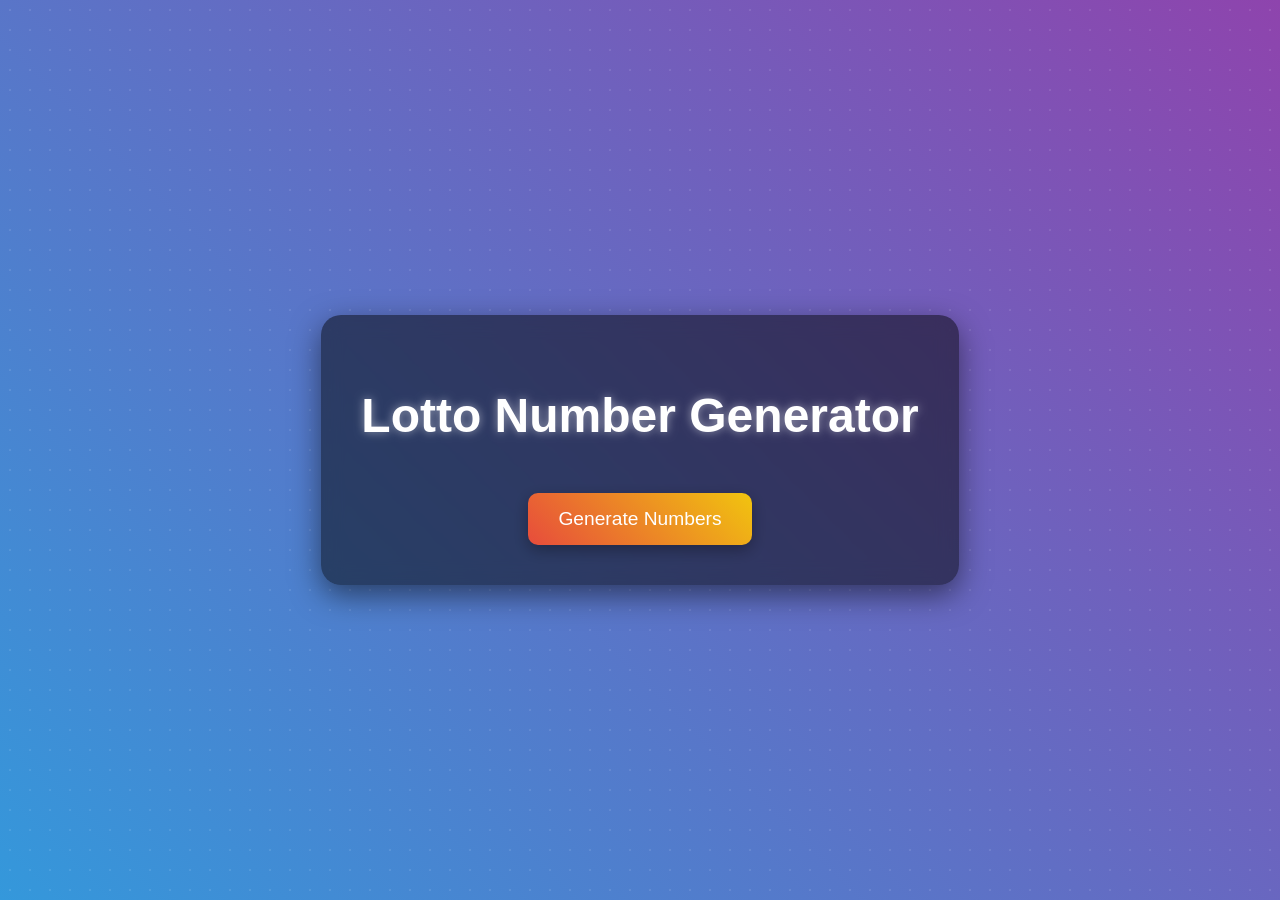
==== index.html @ 4bf8ac2d "Upload all current code for product builder lecture" ====
<!DOCTYPE html>
<html lang="en">
<head>
    <meta charset="UTF-8">
    <meta name="viewport" content="width=device-width, initial-scale=1.0">
    <title>Lotto Number Generator</title>
    <link rel="stylesheet" href="style.css">
</head>
<body>
    <div class="container">
        <h1>Lotto Number Generator</h1>
        <div id="lotto-balls-container"></div>
        <button id="generate-button">Generate Numbers</button>
    </div>
    <script src="main.js"></script>
</body>
</html>
---- style.css ----
body {
    font-family: 'Montserrat', sans-serif;
    background-color: #1a1a1a;
    color: #fff;
    display: flex;
    justify-content: center;
    align-items: center;
    height: 100vh;
    margin: 0;
    background-image: linear-gradient(45deg, #3498db, #8e44ad);
    overflow: hidden;
    position: relative;
}

body::before {
    content: "";
    position: absolute;
    top: 0;
    left: 0;
    width: 100%;
    height: 100%;
    background: radial-gradient(circle, rgba(255, 255, 255, 0.1) 1px, transparent 1px);
    background-size: 20px 20px;
    animation: background-pan 20s linear infinite;
}

@keyframes background-pan {
    from {
        background-position: 0 0;
    }
    to {
        background-position: 200px 0;
    }
}

.container {
    text-align: center;
    padding: 40px;
    background-color: rgba(0, 0, 0, 0.5);
    border-radius: 20px;
    box-shadow: 0 10px 30px rgba(0, 0, 0, 0.5);
    backdrop-filter: blur(10px);
}

h1 {
    font-size: 3rem;
    margin-bottom: 20px;
    text-shadow: 0 0 10px rgba(255, 255, 255, 0.5);
    animation: color-cycle 5s linear infinite;
}

@keyframes color-cycle {
    0% { color: #3498db; }
    25% { color: #e74c3c; }
    50% { color: #f1c40f; }
    75% { color: #2ecc71; }
    100% { color: #3498db; }
}

#lotto-balls-container {
    display: flex;
    justify-content: center;
    gap: 20px;
    margin-bottom: 30px;
    flex-wrap: wrap;
}

#generate-button {
    background-image: linear-gradient(45deg, #e74c3c, #f1c40f);
    color: #fff;
    border: none;
    padding: 15px 30px;
    font-size: 1.2rem;
    border-radius: 10px;
    cursor: pointer;
    transition: all 0.3s ease;
    box-shadow: 0 5px 15px rgba(0, 0, 0, 0.3);
}

#generate-button:hover {
    transform: translateY(-3px);
    box-shadow: 0 8px 20px rgba(0, 0, 0, 0.5);
}

#generate-button:active {
    transform: translateY(1px);
    box-shadow: 0 3px 10px rgba(0, 0, 0, 0.3);
}

@media (max-width: 600px) {
    .container {
        padding: 20px;
    }

    h1 {
        font-size: 2rem;
    }

    #lotto-balls-container {
        gap: 10px;
    }
}
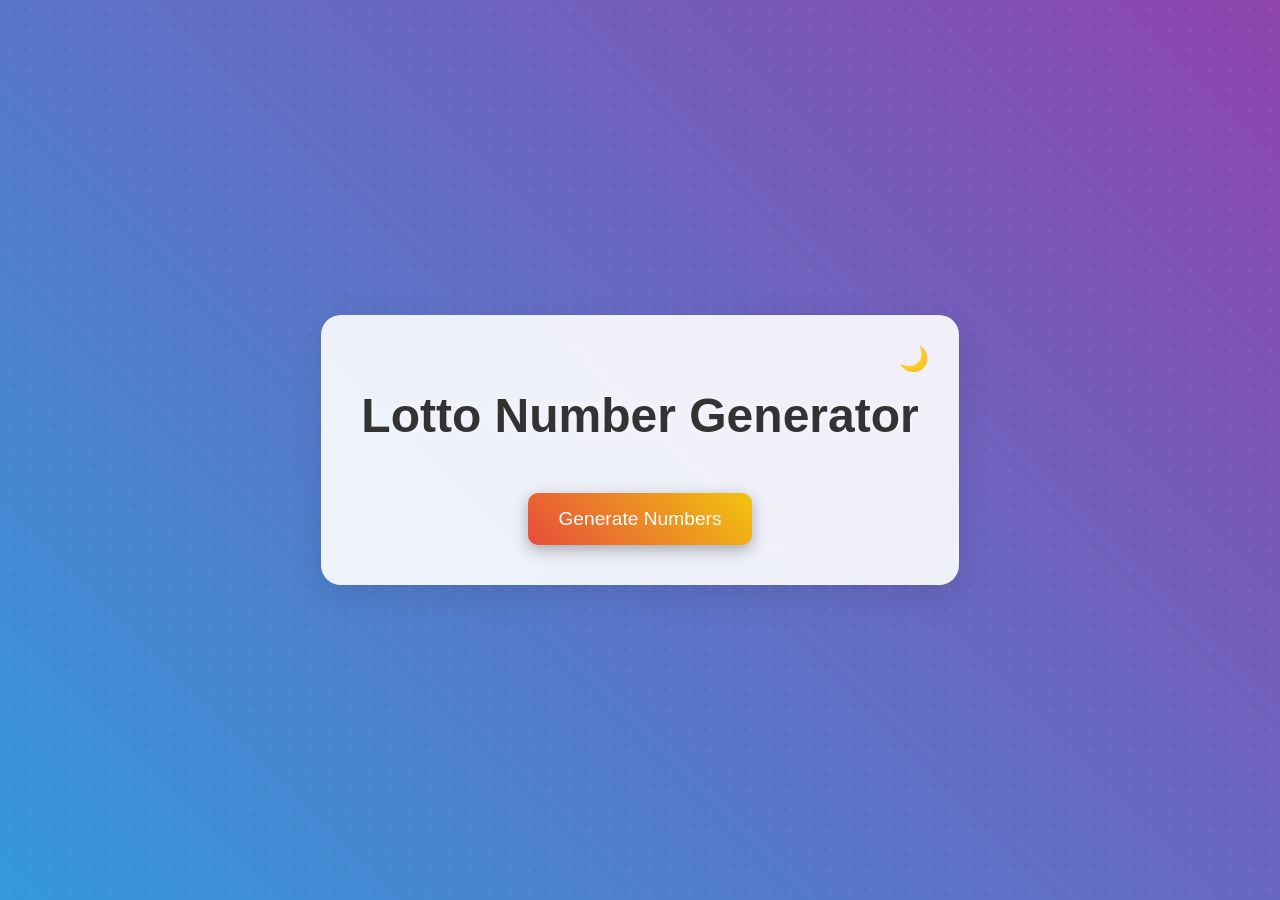
==== commit 749ce5b6: "Add dark/light mode functionality" ====
--- a/index.html
+++ b/index.html
@@ -8,6 +8,9 @@
 </head>
 <body>
     <div class="container">
+        <div class="theme-toggle">
+            <button id="theme-button">🌙</button>
+        </div>
         <h1>Lotto Number Generator</h1>
         <div id="lotto-balls-container"></div>
         <button id="generate-button">Generate Numbers</button>
--- a/style.css
+++ b/style.css
@@ -1,16 +1,31 @@
+:root {
+    --bg-color: #f0f2f5;
+    --container-bg: rgba(255, 255, 255, 0.9);
+    --text-color: #333;
+    --shadow-color: rgba(0, 0, 0, 0.1);
+    --accent-gradient: linear-gradient(45deg, #3498db, #8e44ad);
+}
+
+[data-theme="dark"] {
+    --bg-color: #1a1a1a;
+    --container-bg: rgba(0, 0, 0, 0.5);
+    --text-color: #fff;
+    --shadow-color: rgba(0, 0, 0, 0.5);
+}
 
 body {
     font-family: 'Montserrat', sans-serif;
-    background-color: #1a1a1a;
-    color: #fff;
+    background-color: var(--bg-color);
+    color: var(--text-color);
     display: flex;
     justify-content: center;
     align-items: center;
     height: 100vh;
     margin: 0;
-    background-image: linear-gradient(45deg, #3498db, #8e44ad);
+    background-image: var(--accent-gradient);
     overflow: hidden;
     position: relative;
+    transition: background-color 0.3s ease, color 0.3s ease;
 }
 
 body::before {
@@ -37,10 +52,36 @@
 .container {
     text-align: center;
     padding: 40px;
-    background-color: rgba(0, 0, 0, 0.5);
+    background-color: var(--container-bg);
     border-radius: 20px;
-    box-shadow: 0 10px 30px rgba(0, 0, 0, 0.5);
+    box-shadow: 0 10px 30px var(--shadow-color);
     backdrop-filter: blur(10px);
+    position: relative;
+    transition: background-color 0.3s ease, box-shadow 0.3s ease;
+}
+
+.theme-toggle {
+    position: absolute;
+    top: 20px;
+    right: 20px;
+}
+
+#theme-button {
+    background: none;
+    border: none;
+    font-size: 1.5rem;
+    cursor: pointer;
+    padding: 10px;
+    border-radius: 50%;
+    transition: background-color 0.3s ease;
+}
+
+#theme-button:hover {
+    background-color: rgba(0, 0, 0, 0.1);
+}
+
+[data-theme="dark"] #theme-button:hover {
+    background-color: rgba(255, 255, 255, 0.1);
 }
 
 h1 {
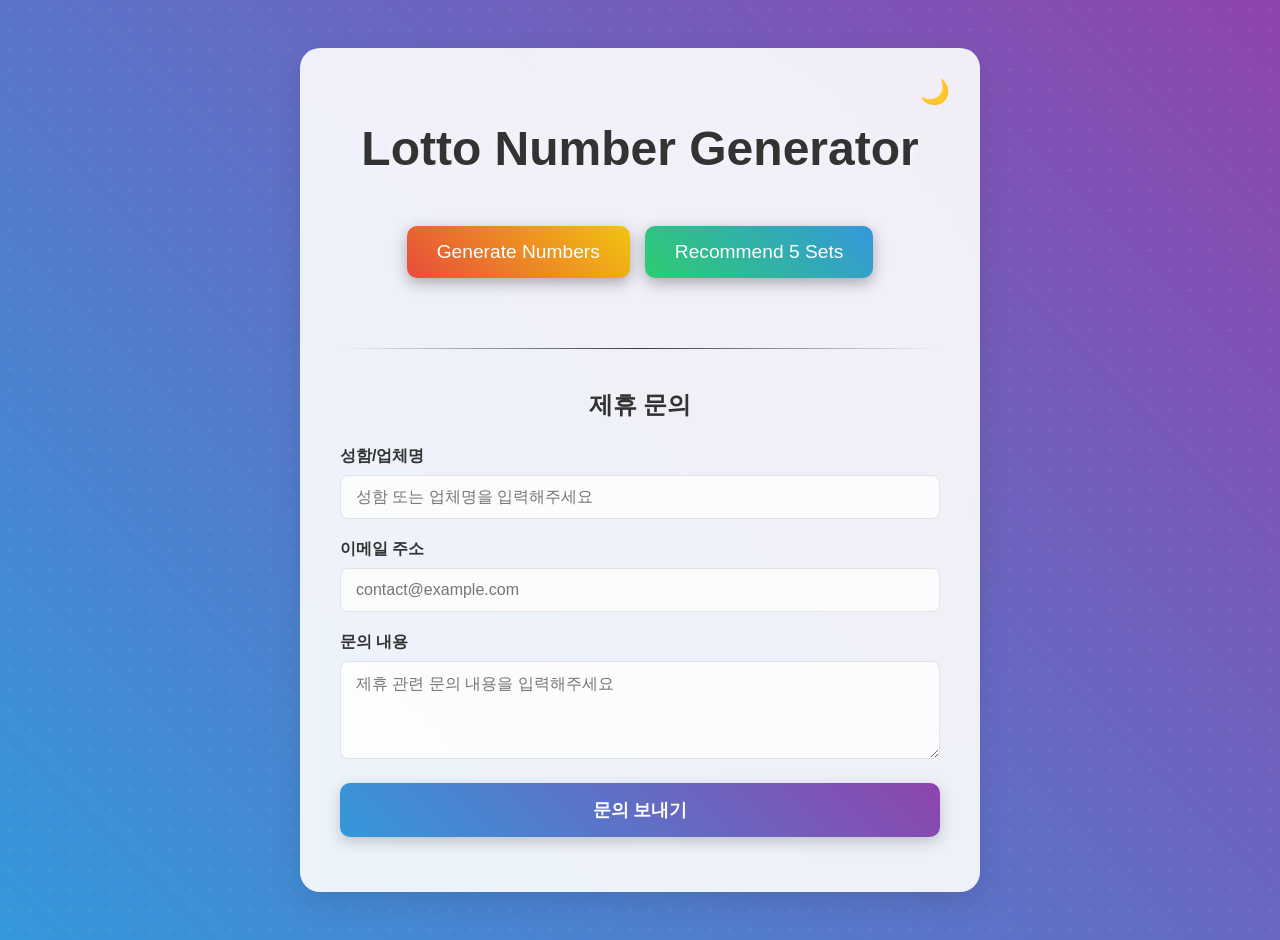
==== commit 589cfabc: "Add partnership inquiry form with Formspree integration" ====
--- a/index.html
+++ b/index.html
@@ -13,7 +13,31 @@
         </div>
         <h1>Lotto Number Generator</h1>
         <div id="lotto-balls-container"></div>
-        <button id="generate-button">Generate Numbers</button>
+        <div class="button-group">
+            <button id="generate-button">Generate Numbers</button>
+            <button id="recommend-button">Recommend 5 Sets</button>
+        </div>
+        <div id="recommend-container"></div>
+        <hr class="divider">
+        <section class="partnership-section">
+            <h2>제휴 문의</h2>
+            <form action="https://formspree.io/f/mojkeayz" method="POST" id="partnership-form">
+                <div class="form-group">
+                    <label for="name">성함/업체명</label>
+                    <input type="text" id="name" name="name" required placeholder="성함 또는 업체명을 입력해주세요">
+                </div>
+                <div class="form-group">
+                    <label for="email">이메일 주소</label>
+                    <input type="email" id="email" name="_replyto" required placeholder="contact@example.com">
+                </div>
+                <div class="form-group">
+                    <label for="message">문의 내용</label>
+                    <textarea id="message" name="message" required placeholder="제휴 관련 문의 내용을 입력해주세요" rows="4"></textarea>
+                </div>
+                <button type="submit" id="submit-button">문의 보내기</button>
+            </form>
+            <div id="form-status"></div>
+        </section>
     </div>
     <script src="main.js"></script>
 </body>
--- a/style.css
+++ b/style.css
@@ -20,12 +20,13 @@
     display: flex;
     justify-content: center;
     align-items: center;
-    height: 100vh;
+    min-height: 100vh;
     margin: 0;
     background-image: var(--accent-gradient);
-    overflow: hidden;
+    overflow-y: auto;
     position: relative;
     transition: background-color 0.3s ease, color 0.3s ease;
+    padding: 20px 0;
 }
 
 body::before {
@@ -38,6 +39,7 @@
     background: radial-gradient(circle, rgba(255, 255, 255, 0.1) 1px, transparent 1px);
     background-size: 20px 20px;
     animation: background-pan 20s linear infinite;
+    z-index: -1;
 }
 
 @keyframes background-pan {
@@ -58,6 +60,8 @@
     backdrop-filter: blur(10px);
     position: relative;
     transition: background-color 0.3s ease, box-shadow 0.3s ease;
+    max-width: 90%;
+    width: 600px;
 }
 
 .theme-toggle {
@@ -107,7 +111,15 @@
     flex-wrap: wrap;
 }
 
-#generate-button {
+.button-group {
+    display: flex;
+    justify-content: center;
+    gap: 15px;
+    margin-bottom: 30px;
+    flex-wrap: wrap;
+}
+
+#generate-button, #recommend-button {
     background-image: linear-gradient(45deg, #e74c3c, #f1c40f);
     color: #fff;
     border: none;
@@ -119,26 +131,148 @@
     box-shadow: 0 5px 15px rgba(0, 0, 0, 0.3);
 }
 
-#generate-button:hover {
+#recommend-button {
+    background-image: linear-gradient(45deg, #2ecc71, #3498db);
+}
+
+#generate-button:hover, #recommend-button:hover {
     transform: translateY(-3px);
     box-shadow: 0 8px 20px rgba(0, 0, 0, 0.5);
 }
 
-#generate-button:active {
+#generate-button:active, #recommend-button:active {
     transform: translateY(1px);
     box-shadow: 0 3px 10px rgba(0, 0, 0, 0.3);
+}
+
+#recommend-container {
+    display: flex;
+    flex-direction: column;
+    gap: 15px;
+    align-items: center;
+}
+
+.recommend-set {
+    display: flex;
+    justify-content: center;
+    gap: 10px;
+    padding: 15px;
+    border-radius: 15px;
+    background-color: rgba(0, 0, 0, 0.05);
+    width: 100%;
+    flex-wrap: wrap;
+    transition: background-color 0.3s ease;
+}
+
+[data-theme="dark"] .recommend-set {
+    background-color: rgba(255, 255, 255, 0.05);
+}
+
+.divider {
+    border: 0;
+    height: 1px;
+    background-image: linear-gradient(to right, rgba(0, 0, 0, 0), rgba(0, 0, 0, 0.75), rgba(0, 0, 0, 0));
+    margin: 40px 0;
+}
+
+[data-theme="dark"] .divider {
+    background-image: linear-gradient(to right, rgba(255, 255, 255, 0), rgba(255, 255, 255, 0.75), rgba(255, 255, 255, 0));
+}
+
+.partnership-section {
+    text-align: left;
+    margin-top: 20px;
+}
+
+.partnership-section h2 {
+    text-align: center;
+    margin-bottom: 25px;
+    color: var(--text-color);
+}
+
+.form-group {
+    margin-bottom: 20px;
+}
+
+.form-group label {
+    display: block;
+    margin-bottom: 8px;
+    font-weight: 600;
+    color: var(--text-color);
+}
+
+.form-group input, .form-group textarea {
+    width: 100%;
+    padding: 12px 15px;
+    border: 1px solid rgba(0, 0, 0, 0.1);
+    border-radius: 8px;
+    background-color: rgba(255, 255, 255, 0.8);
+    color: #333;
+    font-family: inherit;
+    font-size: 1rem;
+    box-sizing: border-box;
+    transition: border-color 0.3s ease, box-shadow 0.3s ease;
+}
+
+[data-theme="dark"] .form-group input, [data-theme="dark"] .form-group textarea {
+    background-color: rgba(255, 255, 255, 0.05);
+    border-color: rgba(255, 255, 255, 0.1);
+    color: #fff;
+}
+
+.form-group input:focus, .form-group textarea:focus {
+    outline: none;
+    border-color: #3498db;
+    box-shadow: 0 0 5px rgba(52, 152, 219, 0.5);
+}
+
+#submit-button {
+    width: 100%;
+    background-image: linear-gradient(45deg, #3498db, #8e44ad);
+    color: #fff;
+    border: none;
+    padding: 15px;
+    font-size: 1.1rem;
+    font-weight: 600;
+    border-radius: 10px;
+    cursor: pointer;
+    transition: all 0.3s ease;
+    box-shadow: 0 5px 15px rgba(0, 0, 0, 0.2);
+}
+
+#submit-button:hover {
+    transform: translateY(-2px);
+    box-shadow: 0 8px 20px rgba(0, 0, 0, 0.3);
+    filter: brightness(1.1);
+}
+
+#submit-button:active {
+    transform: translateY(0);
+}
+
+#form-status {
+    margin-top: 15px;
+    text-align: center;
+    font-weight: 600;
 }
 
 @media (max-width: 600px) {
     .container {
         padding: 20px;
+        width: 95%;
     }
 
     h1 {
         font-size: 2rem;
     }
 
-    #lotto-balls-container {
-        gap: 10px;
-    }
-}
+    #lotto-balls-container, .recommend-set {
+        gap: 8px;
+    }
+
+    #generate-button, #recommend-button {
+        padding: 12px 20px;
+        font-size: 1rem;
+        width: 100%;
+    }
+}
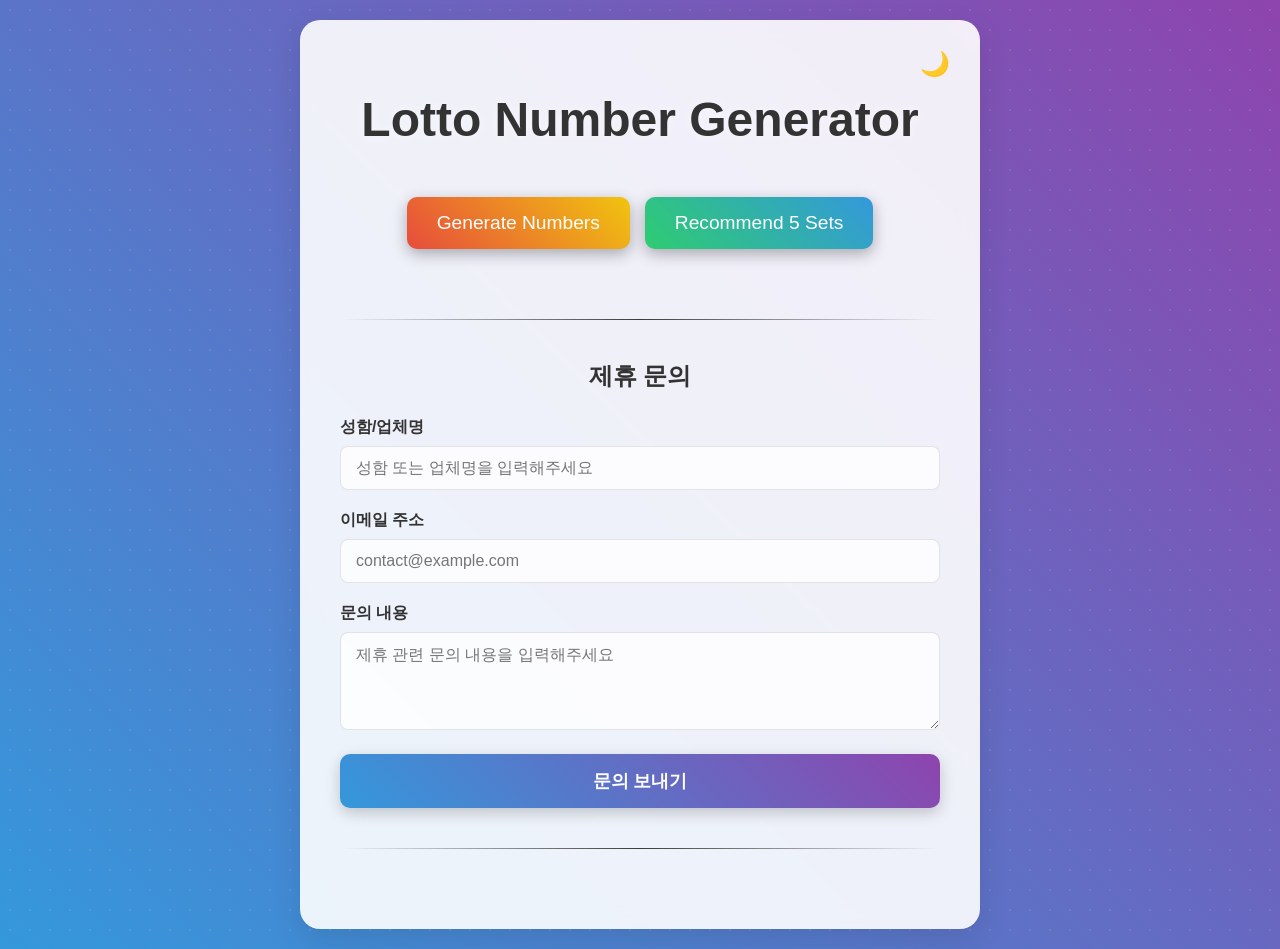
==== commit 4b3a4ce4: "Add Disqus comment section" ====
--- a/index.html
+++ b/index.html
@@ -38,6 +38,26 @@
             </form>
             <div id="form-status"></div>
         </section>
+        <hr class="divider">
+        <section class="comments-section">
+            <div id="disqus_thread"></div>
+            <script>
+                /**
+                *  RECOMMENDED CONFIGURATION VARIABLES: EDIT AND UNCOMMENT THE SECTION BELOW TO INSERT DYNAMIC VALUES FROM YOUR PLATFORM OR CMS.
+                *  LEARN WHY DEFINING THESE VARIABLES IS IMPORTANT: https://disqus.com/admin/universalcode/#configuration-variables    */
+                var disqus_config = function () {
+                    this.page.url = window.location.href;  // Replace PAGE_URL with your page's canonical URL variable
+                    this.page.identifier = window.location.pathname; // Replace PAGE_IDENTIFIER with your page's unique identifier variable
+                };
+                (function() { // DON'T EDIT BELOW THIS LINE
+                var d = document, s = d.createElement('script');
+                s.src = 'https://product-builder-lecture.disqus.com/embed.js';
+                s.setAttribute('data-timestamp', +new Date());
+                (d.head || d.body).appendChild(s);
+                })();
+            </script>
+            <noscript>Please enable JavaScript to view the <a href="https://disqus.com/?ref_noscript">comments powered by Disqus.</a></noscript>
+        </section>
     </div>
     <script src="main.js"></script>
 </body>
--- a/style.css
+++ b/style.css
@@ -256,6 +256,11 @@
     font-weight: 600;
 }
 
+.comments-section {
+    margin-top: 20px;
+    text-align: left;
+}
+
 @media (max-width: 600px) {
     .container {
         padding: 20px;
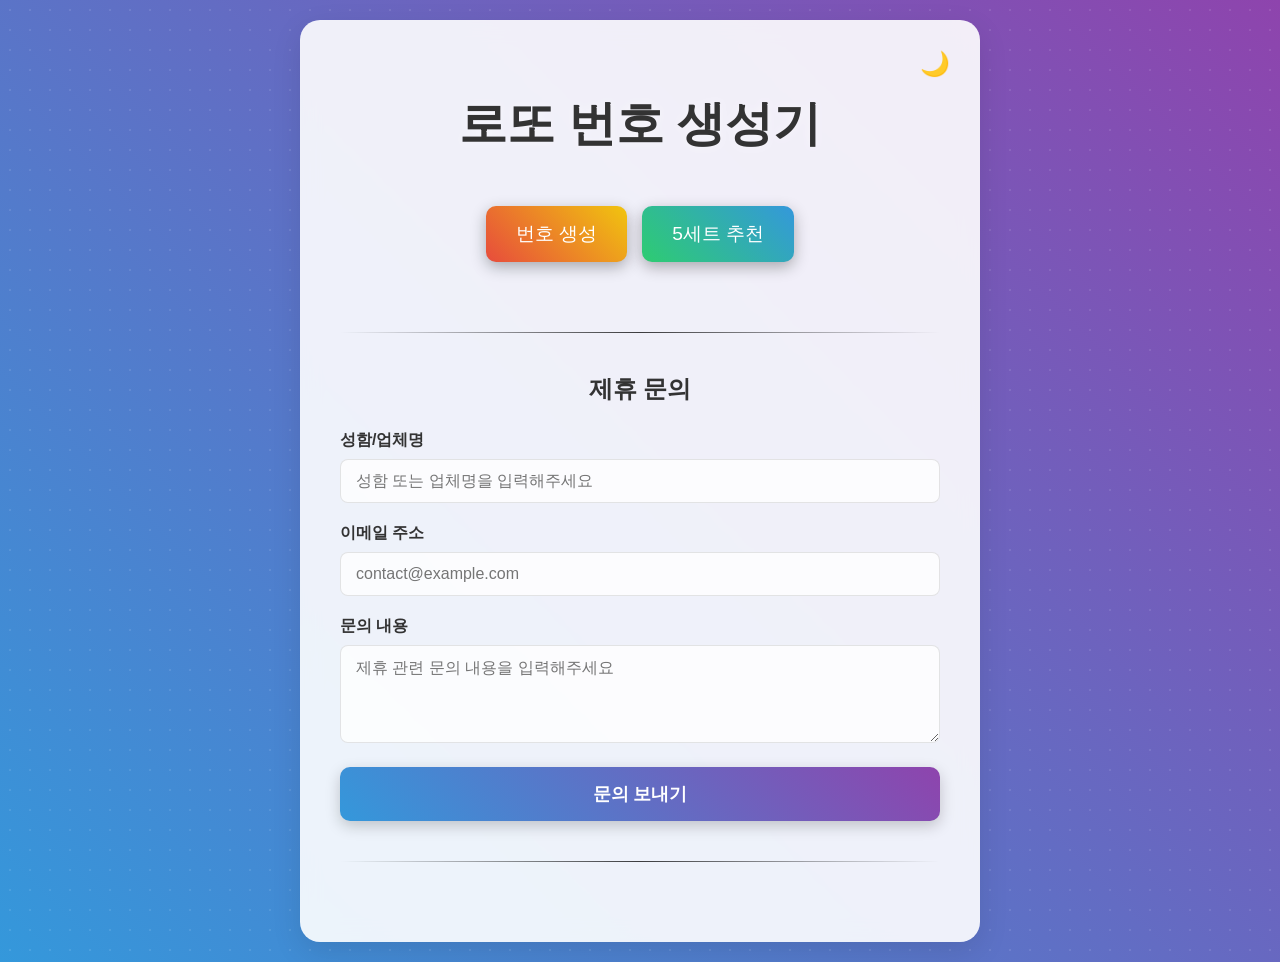
==== commit 61356b76: "Translate buttons and headings to Korean" ====
--- a/index.html
+++ b/index.html
@@ -3,7 +3,7 @@
 <head>
     <meta charset="UTF-8">
     <meta name="viewport" content="width=device-width, initial-scale=1.0">
-    <title>Lotto Number Generator</title>
+    <title>로또 번호 생성기</title>
     <link rel="stylesheet" href="style.css">
 </head>
 <body>
@@ -11,11 +11,11 @@
         <div class="theme-toggle">
             <button id="theme-button">🌙</button>
         </div>
-        <h1>Lotto Number Generator</h1>
+        <h1>로또 번호 생성기</h1>
         <div id="lotto-balls-container"></div>
         <div class="button-group">
-            <button id="generate-button">Generate Numbers</button>
-            <button id="recommend-button">Recommend 5 Sets</button>
+            <button id="generate-button">번호 생성</button>
+            <button id="recommend-button">5세트 추천</button>
         </div>
         <div id="recommend-container"></div>
         <hr class="divider">
@@ -45,13 +45,15 @@
                 /**
                 *  RECOMMENDED CONFIGURATION VARIABLES: EDIT AND UNCOMMENT THE SECTION BELOW TO INSERT DYNAMIC VALUES FROM YOUR PLATFORM OR CMS.
                 *  LEARN WHY DEFINING THESE VARIABLES IS IMPORTANT: https://disqus.com/admin/universalcode/#configuration-variables    */
+                /*
                 var disqus_config = function () {
-                    this.page.url = window.location.href;  // Replace PAGE_URL with your page's canonical URL variable
-                    this.page.identifier = window.location.pathname; // Replace PAGE_IDENTIFIER with your page's unique identifier variable
+                this.page.url = PAGE_URL;  // Replace PAGE_URL with your page's canonical URL variable
+                this.page.identifier = PAGE_IDENTIFIER; // Replace PAGE_IDENTIFIER with your page's unique identifier variable
                 };
+                */
                 (function() { // DON'T EDIT BELOW THIS LINE
                 var d = document, s = d.createElement('script');
-                s.src = 'https://product-builder-lecture.disqus.com/embed.js';
+                s.src = 'https://productbuilder-lglnfsquis.disqus.com/embed.js';
                 s.setAttribute('data-timestamp', +new Date());
                 (d.head || d.body).appendChild(s);
                 })();
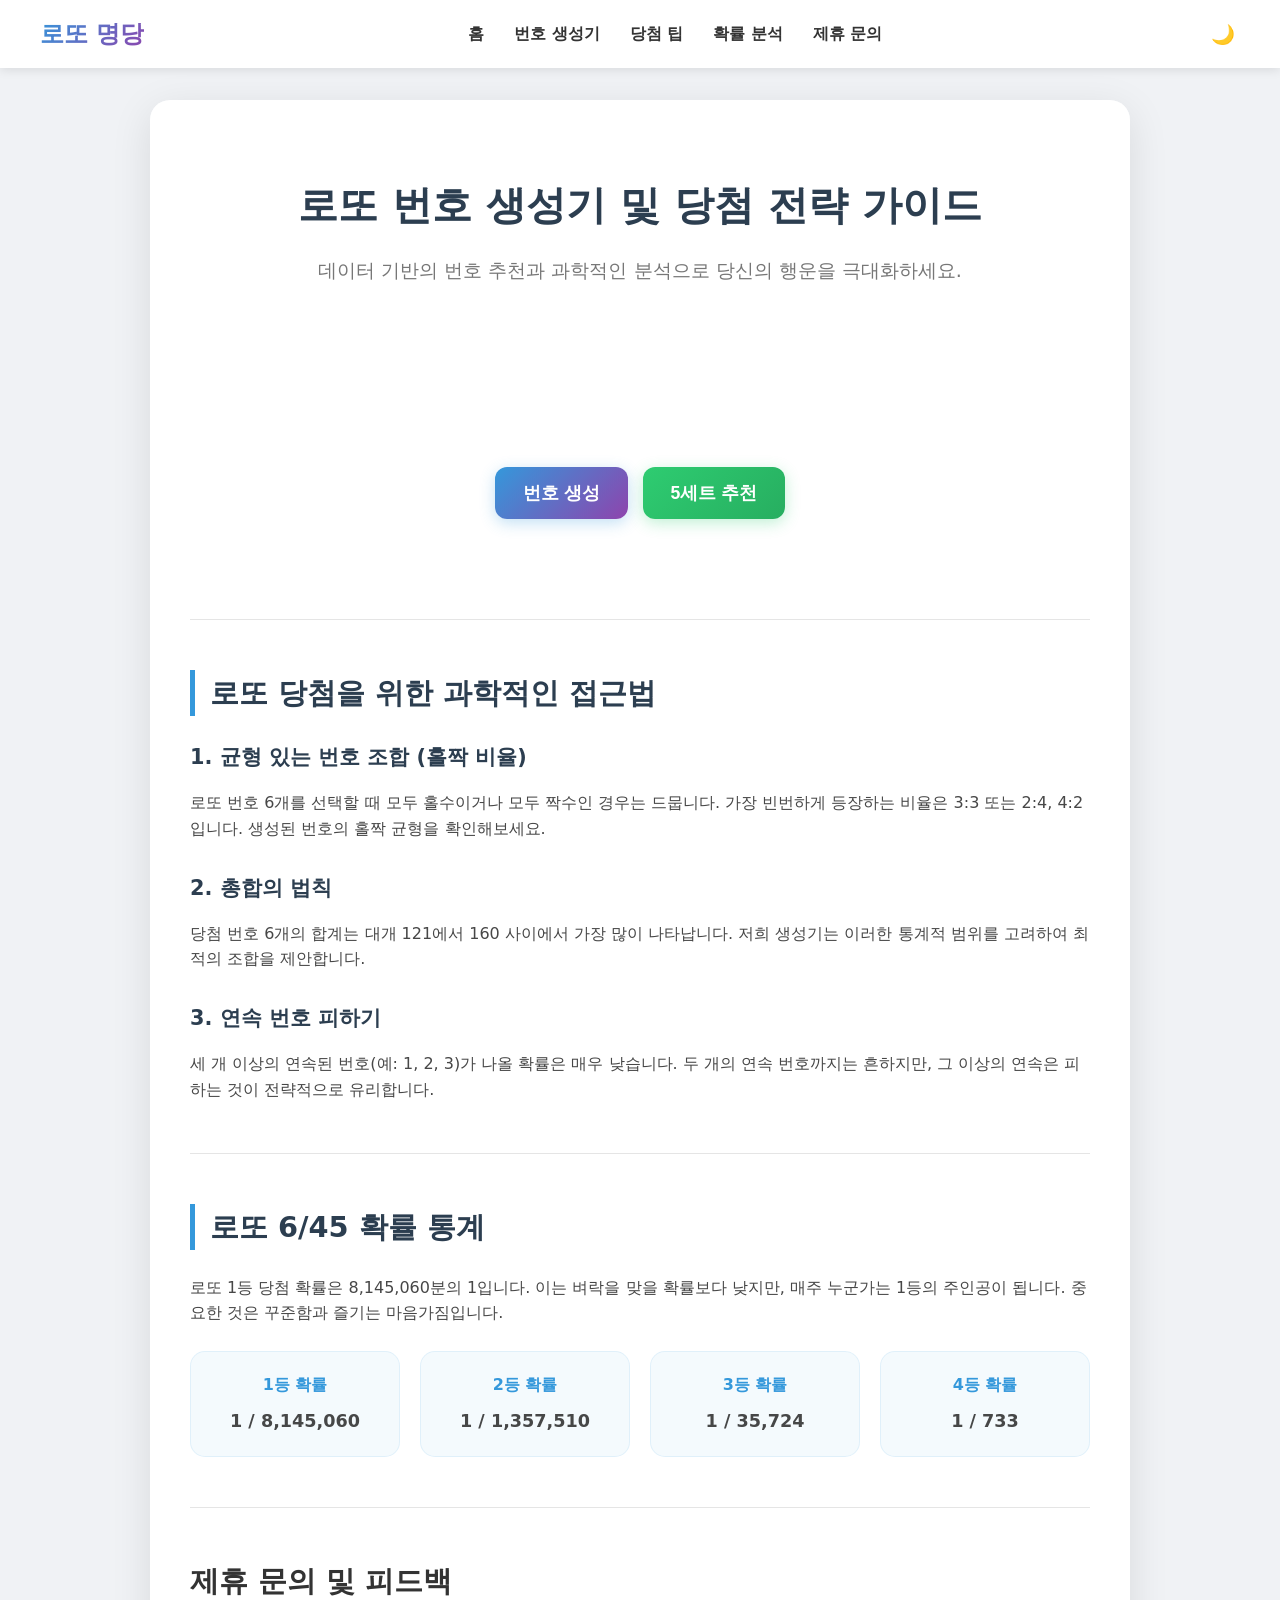
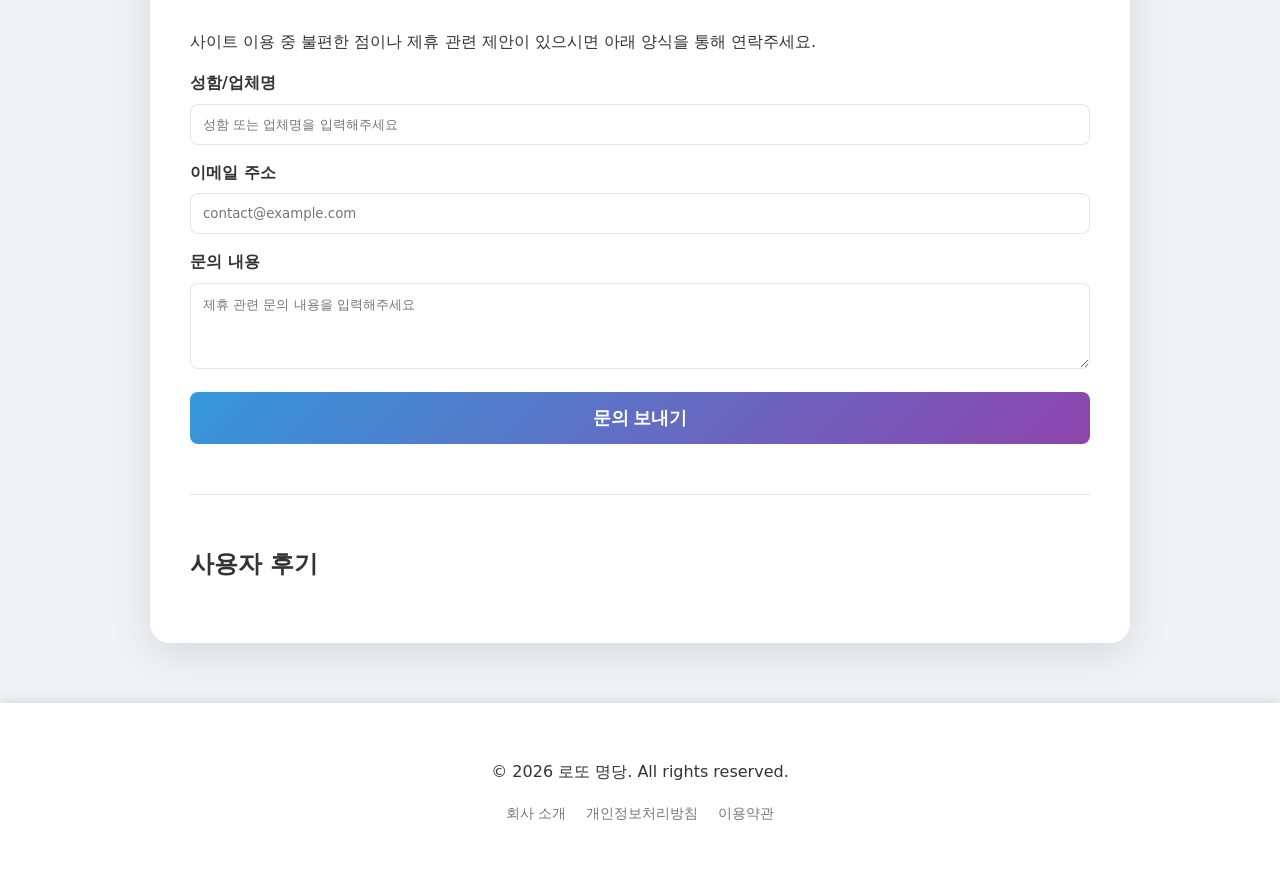
==== commit 80dd244f: "feat: optimize site for Google AdSense approval" ====
--- a/index.html
+++ b/index.html
@@ -5,22 +5,90 @@
     <meta name="viewport" content="width=device-width, initial-scale=1.0">
     <title>로또 번호 생성기</title>
     <link rel="stylesheet" href="style.css">
+    <meta name="google-adsense-account" content="ca-pub-5962587491626734">
+    <script async src="https://pagead2.googlesyndication.com/pagead/js/adsbygoogle.js?client=ca-pub-5962587491626734"
+     crossorigin="anonymous"></script>
 </head>
 <body>
-    <div class="container">
-        <div class="theme-toggle">
-            <button id="theme-button">🌙</button>
-        </div>
-        <h1>로또 번호 생성기</h1>
-        <div id="lotto-balls-container"></div>
-        <div class="button-group">
-            <button id="generate-button">번호 생성</button>
-            <button id="recommend-button">5세트 추천</button>
-        </div>
-        <div id="recommend-container"></div>
+    <header>
+        <nav class="navbar">
+            <div class="logo">로또 명당</div>
+            <ul class="nav-links">
+                <li><a href="#home">홈</a></li>
+                <li><a href="#generator">번호 생성기</a></li>
+                <li><a href="#tips">당첨 팁</a></li>
+                <li><a href="#stats">확률 분석</a></li>
+                <li><a href="#partnership">제휴 문의</a></li>
+            </ul>
+            <div class="theme-toggle">
+                <button id="theme-button">🌙</button>
+            </div>
+        </nav>
+    </header>
+
+    <div class="container" id="home">
+        <section id="hero" class="hero-section">
+            <h1>로또 번호 생성기 및 당첨 전략 가이드</h1>
+            <p>데이터 기반의 번호 추천과 과학적인 분석으로 당신의 행운을 극대화하세요.</p>
+        </section>
+
+        <section id="generator" class="tool-section">
+            <div id="lotto-balls-container"></div>
+            <div class="button-group">
+                <button id="generate-button">번호 생성</button>
+                <button id="recommend-button">5세트 추천</button>
+            </div>
+            <div id="recommend-container"></div>
+        </section>
+
         <hr class="divider">
-        <section class="partnership-section">
-            <h2>제휴 문의</h2>
+
+        <section id="tips" class="content-section">
+            <h2>로또 당첨을 위한 과학적인 접근법</h2>
+            <article>
+                <h3>1. 균형 있는 번호 조합 (홀짝 비율)</h3>
+                <p>로또 번호 6개를 선택할 때 모두 홀수이거나 모두 짝수인 경우는 드뭅니다. 가장 빈번하게 등장하는 비율은 3:3 또는 2:4, 4:2입니다. 생성된 번호의 홀짝 균형을 확인해보세요.</p>
+            </article>
+            <article>
+                <h3>2. 총합의 법칙</h3>
+                <p>당첨 번호 6개의 합계는 대개 121에서 160 사이에서 가장 많이 나타납니다. 저희 생성기는 이러한 통계적 범위를 고려하여 최적의 조합을 제안합니다.</p>
+            </article>
+            <article>
+                <h3>3. 연속 번호 피하기</h3>
+                <p>세 개 이상의 연속된 번호(예: 1, 2, 3)가 나올 확률은 매우 낮습니다. 두 개의 연속 번호까지는 흔하지만, 그 이상의 연속은 피하는 것이 전략적으로 유리합니다.</p>
+            </article>
+        </section>
+
+        <hr class="divider">
+
+        <section id="stats" class="content-section">
+            <h2>로또 6/45 확률 통계</h2>
+            <p>로또 1등 당첨 확률은 8,145,060분의 1입니다. 이는 벼락을 맞을 확률보다 낮지만, 매주 누군가는 1등의 주인공이 됩니다. 중요한 것은 꾸준함과 즐기는 마음가짐입니다.</p>
+            <div class="stats-grid">
+                <div class="stat-card">
+                    <h4>1등 확률</h4>
+                    <p>1 / 8,145,060</p>
+                </div>
+                <div class="stat-card">
+                    <h4>2등 확률</h4>
+                    <p>1 / 1,357,510</p>
+                </div>
+                <div class="stat-card">
+                    <h4>3등 확률</h4>
+                    <p>1 / 35,724</p>
+                </div>
+                <div class="stat-card">
+                    <h4>4등 확률</h4>
+                    <p>1 / 733</p>
+                </div>
+            </div>
+        </section>
+
+        <hr class="divider">
+
+        <section id="partnership" class="partnership-section">
+            <h2>제휴 문의 및 피드백</h2>
+            <p>사이트 이용 중 불편한 점이나 제휴 관련 제안이 있으시면 아래 양식을 통해 연락주세요.</p>
             <form action="https://formspree.io/f/mojkeayz" method="POST" id="partnership-form">
                 <div class="form-group">
                     <label for="name">성함/업체명</label>
@@ -38,29 +106,34 @@
             </form>
             <div id="form-status"></div>
         </section>
+
         <hr class="divider">
+
         <section class="comments-section">
+            <h2>사용자 후기</h2>
             <div id="disqus_thread"></div>
             <script>
-                /**
-                *  RECOMMENDED CONFIGURATION VARIABLES: EDIT AND UNCOMMENT THE SECTION BELOW TO INSERT DYNAMIC VALUES FROM YOUR PLATFORM OR CMS.
-                *  LEARN WHY DEFINING THESE VARIABLES IS IMPORTANT: https://disqus.com/admin/universalcode/#configuration-variables    */
-                /*
-                var disqus_config = function () {
-                this.page.url = PAGE_URL;  // Replace PAGE_URL with your page's canonical URL variable
-                this.page.identifier = PAGE_IDENTIFIER; // Replace PAGE_IDENTIFIER with your page's unique identifier variable
-                };
-                */
-                (function() { // DON'T EDIT BELOW THIS LINE
+                (function() { 
                 var d = document, s = d.createElement('script');
                 s.src = 'https://productbuilder-lglnfsquis.disqus.com/embed.js';
                 s.setAttribute('data-timestamp', +new Date());
                 (d.head || d.body).appendChild(s);
                 })();
             </script>
-            <noscript>Please enable JavaScript to view the <a href="https://disqus.com/?ref_noscript">comments powered by Disqus.</a></noscript>
         </section>
     </div>
+
+    <footer>
+        <div class="footer-content">
+            <p>&copy; 2026 로또 명당. All rights reserved.</p>
+            <ul class="footer-links">
+                <li><a href="about.html">회사 소개</a></li>
+                <li><a href="privacy.html">개인정보처리방침</a></li>
+                <li><a href="terms.html">이용약관</a></li>
+            </ul>
+        </div>
+    </footer>
+
     <script src="main.js"></script>
 </body>
 </html>
--- a/style.css
+++ b/style.css
@@ -1,283 +1,350 @@
 :root {
     --bg-color: #f0f2f5;
-    --container-bg: rgba(255, 255, 255, 0.9);
+    --container-bg: rgba(255, 255, 255, 0.95);
     --text-color: #333;
+    --heading-color: #2c3e50;
     --shadow-color: rgba(0, 0, 0, 0.1);
-    --accent-gradient: linear-gradient(45deg, #3498db, #8e44ad);
+    --accent-gradient: linear-gradient(135deg, #3498db, #8e44ad);
+    --nav-bg: #ffffff;
 }
 
 [data-theme="dark"] {
-    --bg-color: #1a1a1a;
-    --container-bg: rgba(0, 0, 0, 0.5);
-    --text-color: #fff;
-    --shadow-color: rgba(0, 0, 0, 0.5);
+    --bg-color: #121212;
+    --container-bg: rgba(30, 30, 30, 0.95);
+    --text-color: #e0e0e0;
+    --heading-color: #ffffff;
+    --shadow-color: rgba(0, 0, 0, 0.6);
+    --nav-bg: #1e1e1e;
 }
 
 body {
-    font-family: 'Montserrat', sans-serif;
+    font-family: 'Pretendard', -apple-system, BlinkMacSystemFont, system-ui, Roboto, 'Helvetica Neue', 'Segoe UI', 'Apple SD Gothic Neo', 'Noto Sans KR', 'Malgun Gothic', sans-serif;
     background-color: var(--bg-color);
     color: var(--text-color);
-    display: flex;
-    justify-content: center;
-    align-items: center;
-    min-height: 100vh;
     margin: 0;
-    background-image: var(--accent-gradient);
-    overflow-y: auto;
-    position: relative;
+    line-height: 1.6;
     transition: background-color 0.3s ease, color 0.3s ease;
-    padding: 20px 0;
-}
-
-body::before {
-    content: "";
-    position: absolute;
+}
+
+/* Header & Navigation */
+header {
+    position: fixed;
     top: 0;
     left: 0;
     width: 100%;
-    height: 100%;
-    background: radial-gradient(circle, rgba(255, 255, 255, 0.1) 1px, transparent 1px);
-    background-size: 20px 20px;
-    animation: background-pan 20s linear infinite;
-    z-index: -1;
-}
-
-@keyframes background-pan {
-    from {
-        background-position: 0 0;
-    }
-    to {
-        background-position: 200px 0;
-    }
+    z-index: 1000;
+    background-color: var(--nav-bg);
+    box-shadow: 0 2px 10px var(--shadow-color);
+    transition: background-color 0.3s ease;
+}
+
+.navbar {
+    display: flex;
+    justify-content: space-between;
+    align-items: center;
+    max-width: 1200px;
+    margin: 0 auto;
+    padding: 15px 20px;
+}
+
+.logo {
+    font-size: 1.5rem;
+    font-weight: 800;
+    background: var(--accent-gradient);
+    -webkit-background-clip: text;
+    -webkit-text-fill-color: transparent;
+}
+
+.nav-links {
+    display: flex;
+    list-style: none;
+    gap: 30px;
+    margin: 0;
+    padding: 0;
+}
+
+.nav-links a {
+    text-decoration: none;
+    color: var(--text-color);
+    font-weight: 600;
+    font-size: 1rem;
+    transition: color 0.3s ease;
+}
+
+.nav-links a:hover {
+    color: #3498db;
 }
 
 .container {
-    text-align: center;
+    max-width: 900px;
+    margin: 100px auto 40px;
     padding: 40px;
     background-color: var(--container-bg);
     border-radius: 20px;
-    box-shadow: 0 10px 30px var(--shadow-color);
+    box-shadow: 0 10px 40px var(--shadow-color);
     backdrop-filter: blur(10px);
-    position: relative;
-    transition: background-color 0.3s ease, box-shadow 0.3s ease;
-    max-width: 90%;
-    width: 600px;
-}
-
-.theme-toggle {
-    position: absolute;
-    top: 20px;
-    right: 20px;
-}
-
-#theme-button {
-    background: none;
-    border: none;
-    font-size: 1.5rem;
-    cursor: pointer;
-    padding: 10px;
-    border-radius: 50%;
-    transition: background-color 0.3s ease;
-}
-
-#theme-button:hover {
-    background-color: rgba(0, 0, 0, 0.1);
-}
-
-[data-theme="dark"] #theme-button:hover {
-    background-color: rgba(255, 255, 255, 0.1);
-}
-
-h1 {
-    font-size: 3rem;
-    margin-bottom: 20px;
-    text-shadow: 0 0 10px rgba(255, 255, 255, 0.5);
-    animation: color-cycle 5s linear infinite;
-}
-
-@keyframes color-cycle {
-    0% { color: #3498db; }
-    25% { color: #e74c3c; }
-    50% { color: #f1c40f; }
-    75% { color: #2ecc71; }
-    100% { color: #3498db; }
+}
+
+/* Hero Section */
+.hero-section {
+    text-align: center;
+    margin-bottom: 50px;
+}
+
+.hero-section h1 {
+    font-size: 2.5rem;
+    color: var(--heading-color);
+    margin-bottom: 15px;
+}
+
+.hero-section p {
+    font-size: 1.2rem;
+    color: #777;
+}
+
+[data-theme="dark"] .hero-section p {
+    color: #aaa;
+}
+
+/* Tool Section */
+.tool-section {
+    padding: 20px 0;
 }
 
 #lotto-balls-container {
-    display: flex;
-    justify-content: center;
-    gap: 20px;
-    margin-bottom: 30px;
-    flex-wrap: wrap;
-}
-
-.button-group {
     display: flex;
     justify-content: center;
     gap: 15px;
     margin-bottom: 30px;
     flex-wrap: wrap;
+    min-height: 80px;
+}
+
+.button-group {
+    display: flex;
+    justify-content: center;
+    gap: 15px;
+    margin-bottom: 30px;
+    flex-wrap: wrap;
 }
 
 #generate-button, #recommend-button {
-    background-image: linear-gradient(45deg, #e74c3c, #f1c40f);
+    background: var(--accent-gradient);
     color: #fff;
     border: none;
-    padding: 15px 30px;
-    font-size: 1.2rem;
-    border-radius: 10px;
+    padding: 14px 28px;
+    font-size: 1.1rem;
+    font-weight: 600;
+    border-radius: 12px;
     cursor: pointer;
     transition: all 0.3s ease;
-    box-shadow: 0 5px 15px rgba(0, 0, 0, 0.3);
+    box-shadow: 0 4px 15px rgba(52, 152, 219, 0.3);
 }
 
 #recommend-button {
-    background-image: linear-gradient(45deg, #2ecc71, #3498db);
+    background: linear-gradient(135deg, #2ecc71, #27ae60);
+    box-shadow: 0 4px 15px rgba(46, 204, 113, 0.3);
 }
 
 #generate-button:hover, #recommend-button:hover {
     transform: translateY(-3px);
-    box-shadow: 0 8px 20px rgba(0, 0, 0, 0.5);
-}
-
-#generate-button:active, #recommend-button:active {
-    transform: translateY(1px);
-    box-shadow: 0 3px 10px rgba(0, 0, 0, 0.3);
+    filter: brightness(1.1);
 }
 
 #recommend-container {
     display: flex;
     flex-direction: column;
-    gap: 15px;
-    align-items: center;
+    gap: 12px;
 }
 
 .recommend-set {
     display: flex;
     justify-content: center;
     gap: 10px;
-    padding: 15px;
+    padding: 12px;
+    border-radius: 12px;
+    background-color: rgba(0, 0, 0, 0.03);
+    flex-wrap: wrap;
+}
+
+[data-theme="dark"] .recommend-set {
+    background-color: rgba(255, 255, 255, 0.03);
+}
+
+/* Content Sections */
+.content-section {
+    margin: 40px 0;
+    text-align: left;
+}
+
+.content-section h2 {
+    font-size: 1.8rem;
+    margin-bottom: 25px;
+    border-left: 5px solid #3498db;
+    padding-left: 15px;
+    color: var(--heading-color);
+}
+
+.content-section article {
+    margin-bottom: 30px;
+}
+
+.content-section h3 {
+    font-size: 1.3rem;
+    color: var(--heading-color);
+    margin-bottom: 10px;
+}
+
+.content-section p {
+    color: var(--text-color);
+    opacity: 0.9;
+}
+
+/* Stats Grid */
+.stats-grid {
+    display: grid;
+    grid-template-columns: repeat(auto-fit, minmax(150px, 1fr));
+    gap: 20px;
+    margin-top: 25px;
+}
+
+.stat-card {
+    background-color: rgba(52, 152, 219, 0.05);
+    padding: 20px;
     border-radius: 15px;
-    background-color: rgba(0, 0, 0, 0.05);
-    width: 100%;
-    flex-wrap: wrap;
-    transition: background-color 0.3s ease;
-}
-
-[data-theme="dark"] .recommend-set {
-    background-color: rgba(255, 255, 255, 0.05);
-}
-
-.divider {
-    border: 0;
-    height: 1px;
-    background-image: linear-gradient(to right, rgba(0, 0, 0, 0), rgba(0, 0, 0, 0.75), rgba(0, 0, 0, 0));
-    margin: 40px 0;
-}
-
-[data-theme="dark"] .divider {
-    background-image: linear-gradient(to right, rgba(255, 255, 255, 0), rgba(255, 255, 255, 0.75), rgba(255, 255, 255, 0));
-}
-
+    text-align: center;
+    border: 1px solid rgba(52, 152, 219, 0.1);
+}
+
+.stat-card h4 {
+    margin: 0 0 10px 0;
+    font-size: 1rem;
+    color: #3498db;
+}
+
+.stat-card p {
+    margin: 0;
+    font-weight: 700;
+    font-size: 1.1rem;
+}
+
+/* Partnership Form */
 .partnership-section {
     text-align: left;
-    margin-top: 20px;
 }
 
 .partnership-section h2 {
-    text-align: center;
+    font-size: 1.8rem;
     margin-bottom: 25px;
-    color: var(--text-color);
 }
 
 .form-group {
-    margin-bottom: 20px;
+    margin-bottom: 15px;
 }
 
 .form-group label {
     display: block;
     margin-bottom: 8px;
     font-weight: 600;
-    color: var(--text-color);
 }
 
 .form-group input, .form-group textarea {
     width: 100%;
-    padding: 12px 15px;
+    padding: 12px;
     border: 1px solid rgba(0, 0, 0, 0.1);
     border-radius: 8px;
-    background-color: rgba(255, 255, 255, 0.8);
+    background-color: #fff;
     color: #333;
     font-family: inherit;
-    font-size: 1rem;
     box-sizing: border-box;
-    transition: border-color 0.3s ease, box-shadow 0.3s ease;
 }
 
 [data-theme="dark"] .form-group input, [data-theme="dark"] .form-group textarea {
-    background-color: rgba(255, 255, 255, 0.05);
-    border-color: rgba(255, 255, 255, 0.1);
-    color: #fff;
-}
-
-.form-group input:focus, .form-group textarea:focus {
-    outline: none;
-    border-color: #3498db;
-    box-shadow: 0 0 5px rgba(52, 152, 219, 0.5);
+    background-color: #2c2c2c;
+    border-color: #444;
+    color: #eee;
 }
 
 #submit-button {
     width: 100%;
-    background-image: linear-gradient(45deg, #3498db, #8e44ad);
+    padding: 14px;
+    background: var(--accent-gradient);
     color: #fff;
     border: none;
-    padding: 15px;
+    border-radius: 8px;
     font-size: 1.1rem;
     font-weight: 600;
-    border-radius: 10px;
     cursor: pointer;
-    transition: all 0.3s ease;
-    box-shadow: 0 5px 15px rgba(0, 0, 0, 0.2);
+    transition: transform 0.2s;
 }
 
 #submit-button:hover {
-    transform: translateY(-2px);
-    box-shadow: 0 8px 20px rgba(0, 0, 0, 0.3);
-    filter: brightness(1.1);
-}
-
-#submit-button:active {
-    transform: translateY(0);
-}
-
-#form-status {
+    transform: scale(1.02);
+}
+
+/* Footer */
+footer {
+    background-color: var(--nav-bg);
+    padding: 40px 20px;
+    margin-top: 60px;
+    box-shadow: 0 -2px 10px var(--shadow-color);
+}
+
+.footer-content {
+    max-width: 1200px;
+    margin: 0 auto;
+    text-align: center;
+}
+
+.footer-links {
+    list-style: none;
+    padding: 0;
+    display: flex;
+    justify-content: center;
+    gap: 20px;
     margin-top: 15px;
-    text-align: center;
-    font-weight: 600;
-}
-
-.comments-section {
-    margin-top: 20px;
-    text-align: left;
-}
-
-@media (max-width: 600px) {
+}
+
+.footer-links a {
+    text-decoration: none;
+    color: #777;
+    font-size: 0.9rem;
+}
+
+.footer-links a:hover {
+    color: #3498db;
+}
+
+.divider {
+    border: 0;
+    height: 1px;
+    background-color: rgba(0, 0, 0, 0.1);
+    margin: 50px 0;
+}
+
+[data-theme="dark"] .divider {
+    background-color: rgba(255, 255, 255, 0.1);
+}
+
+#theme-button {
+    background: none;
+    border: none;
+    font-size: 1.2rem;
+    cursor: pointer;
+    padding: 5px;
+}
+
+@media (max-width: 768px) {
+    .nav-links {
+        display: none;
+    }
+
     .container {
+        margin-top: 80px;
         padding: 20px;
-        width: 95%;
     }
 
-    h1 {
-        font-size: 2rem;
+    .hero-section h1 {
+        font-size: 1.8rem;
     }
-
-    #lotto-balls-container, .recommend-set {
-        gap: 8px;
-    }
-
-    #generate-button, #recommend-button {
-        padding: 12px 20px;
-        font-size: 1rem;
-        width: 100%;
-    }
-}
+}
